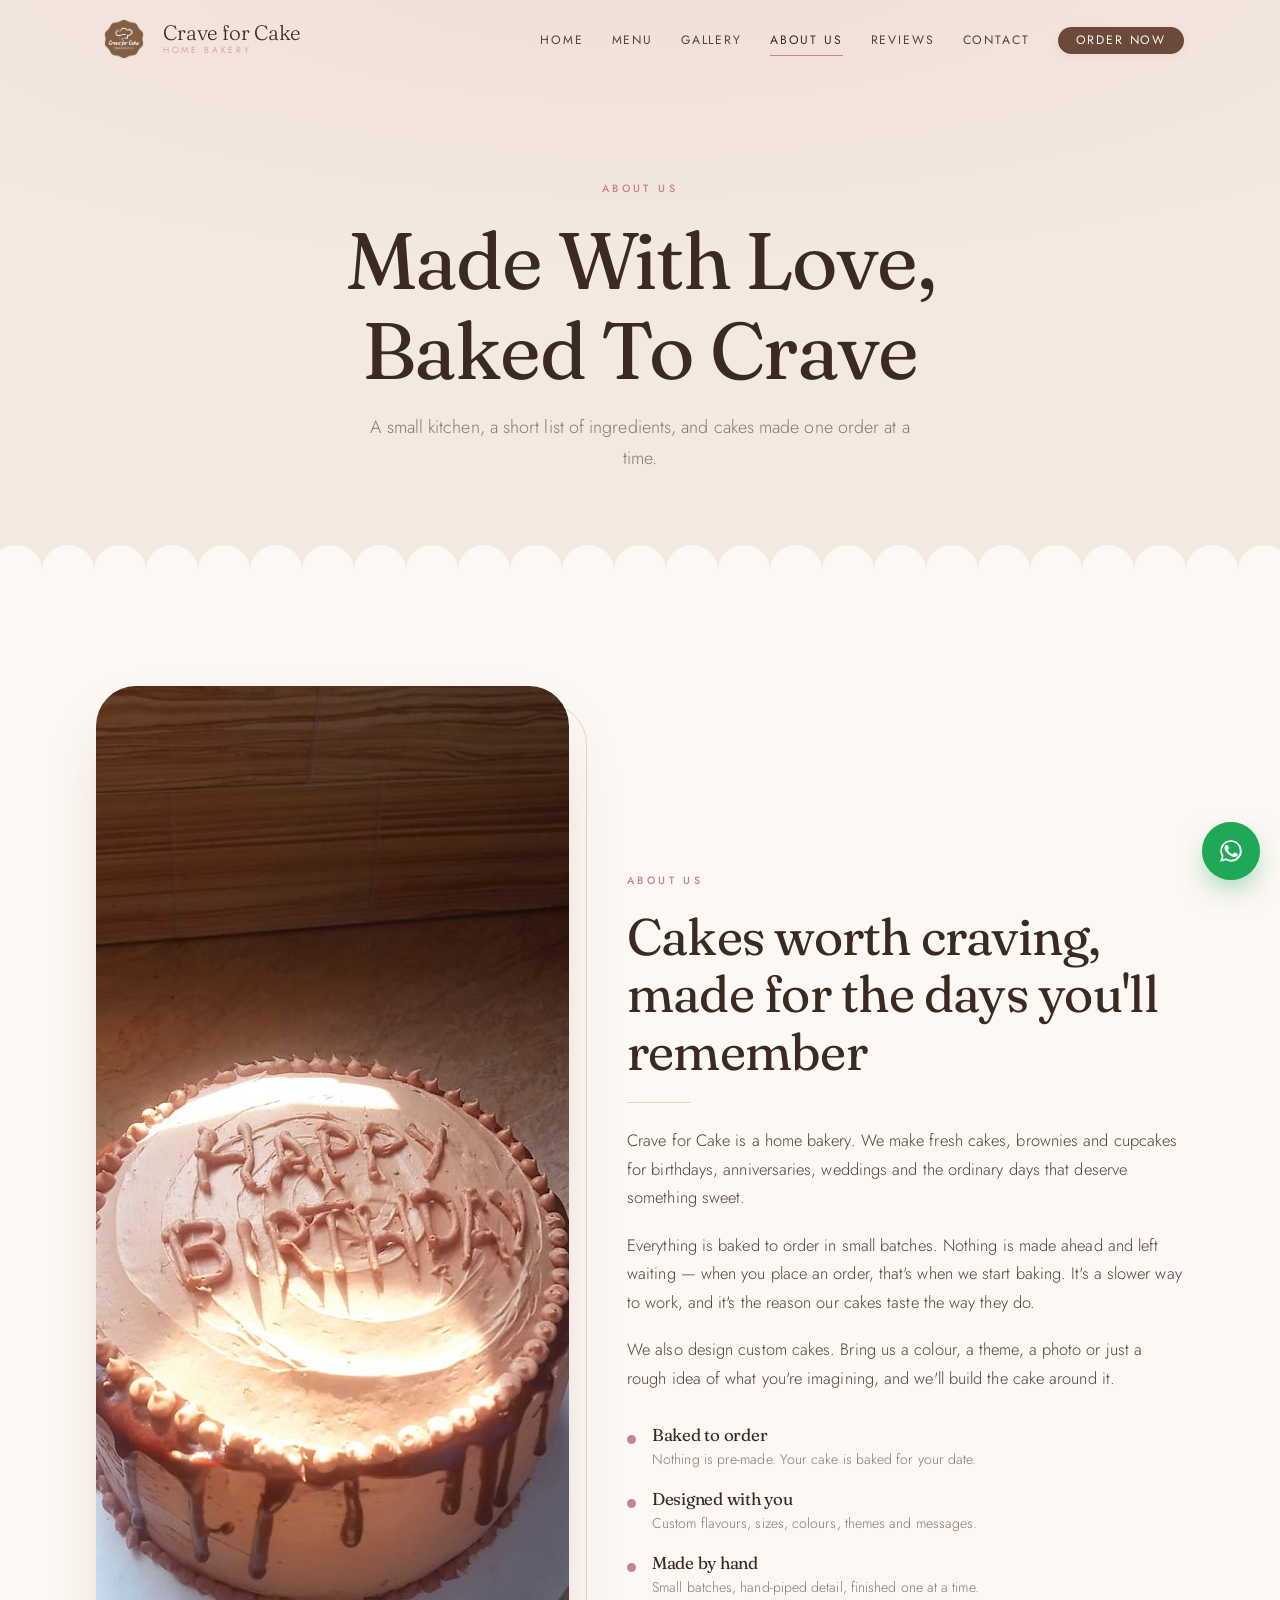
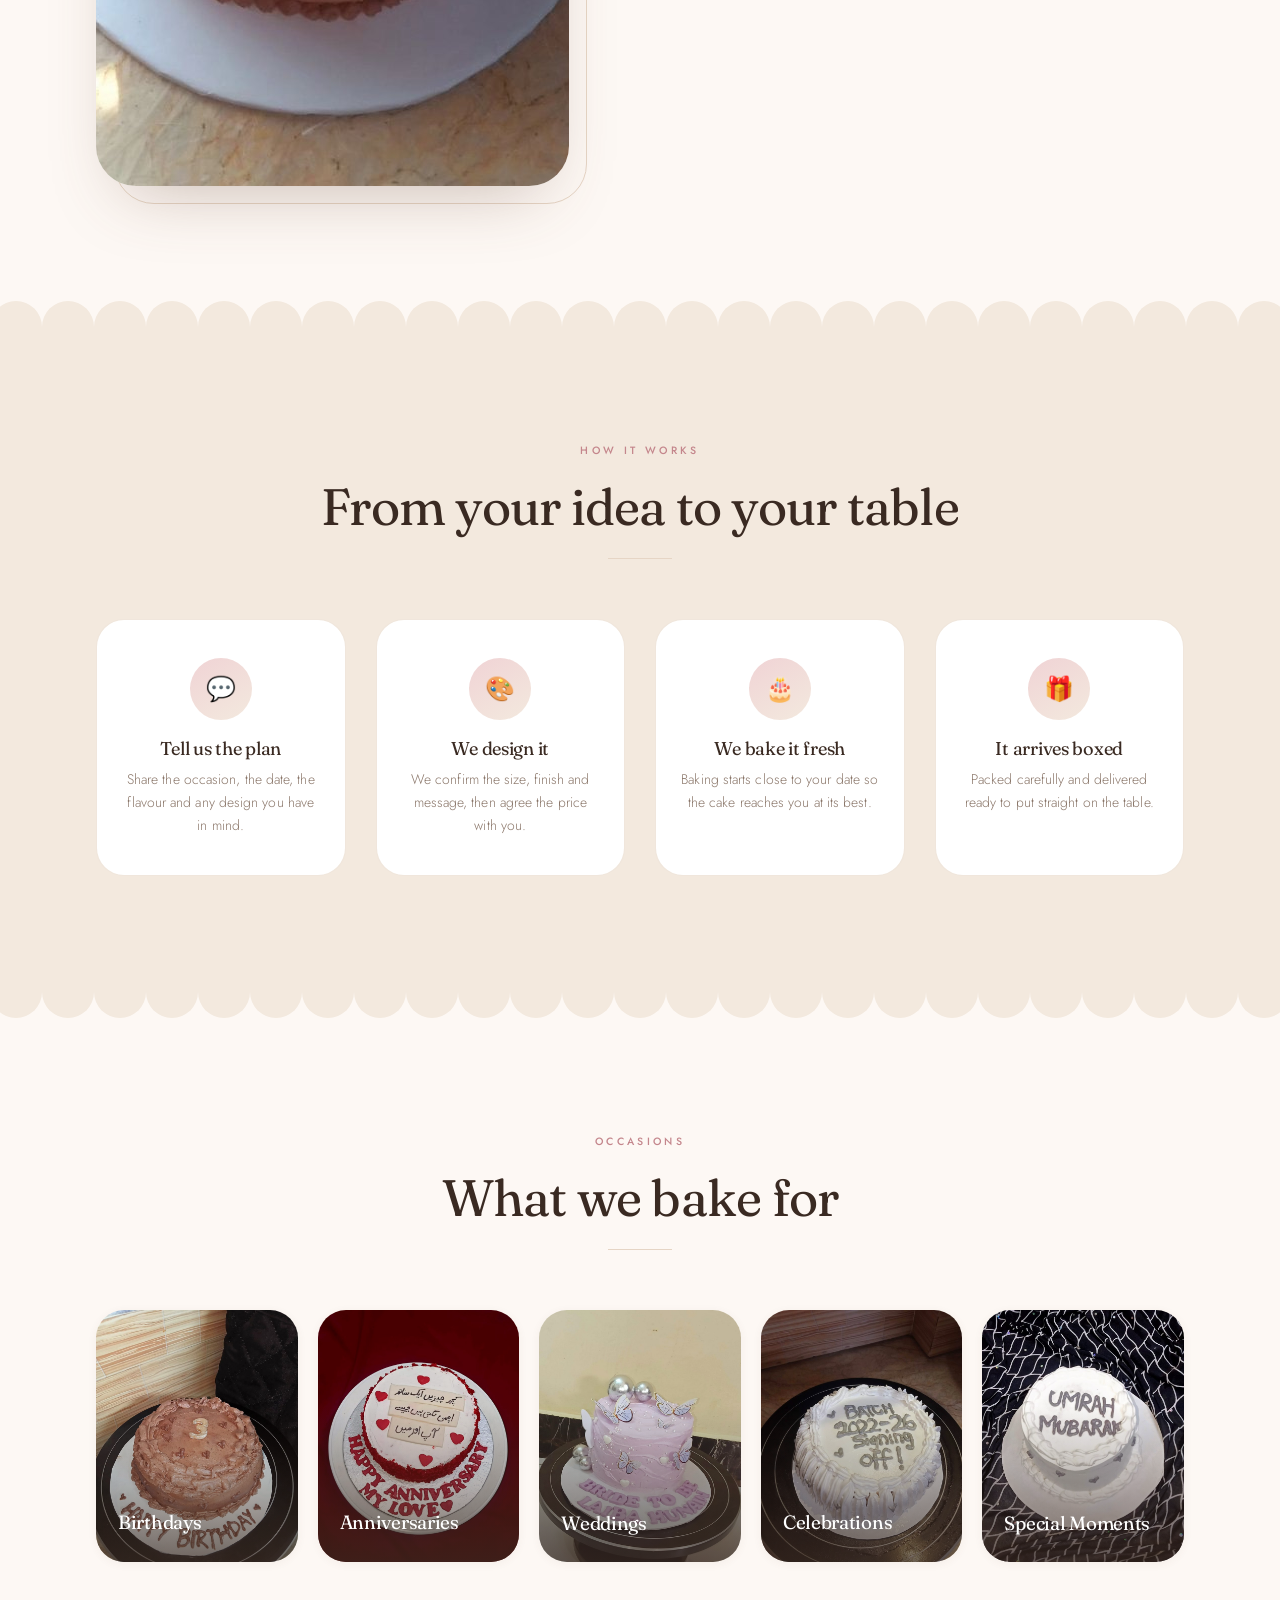
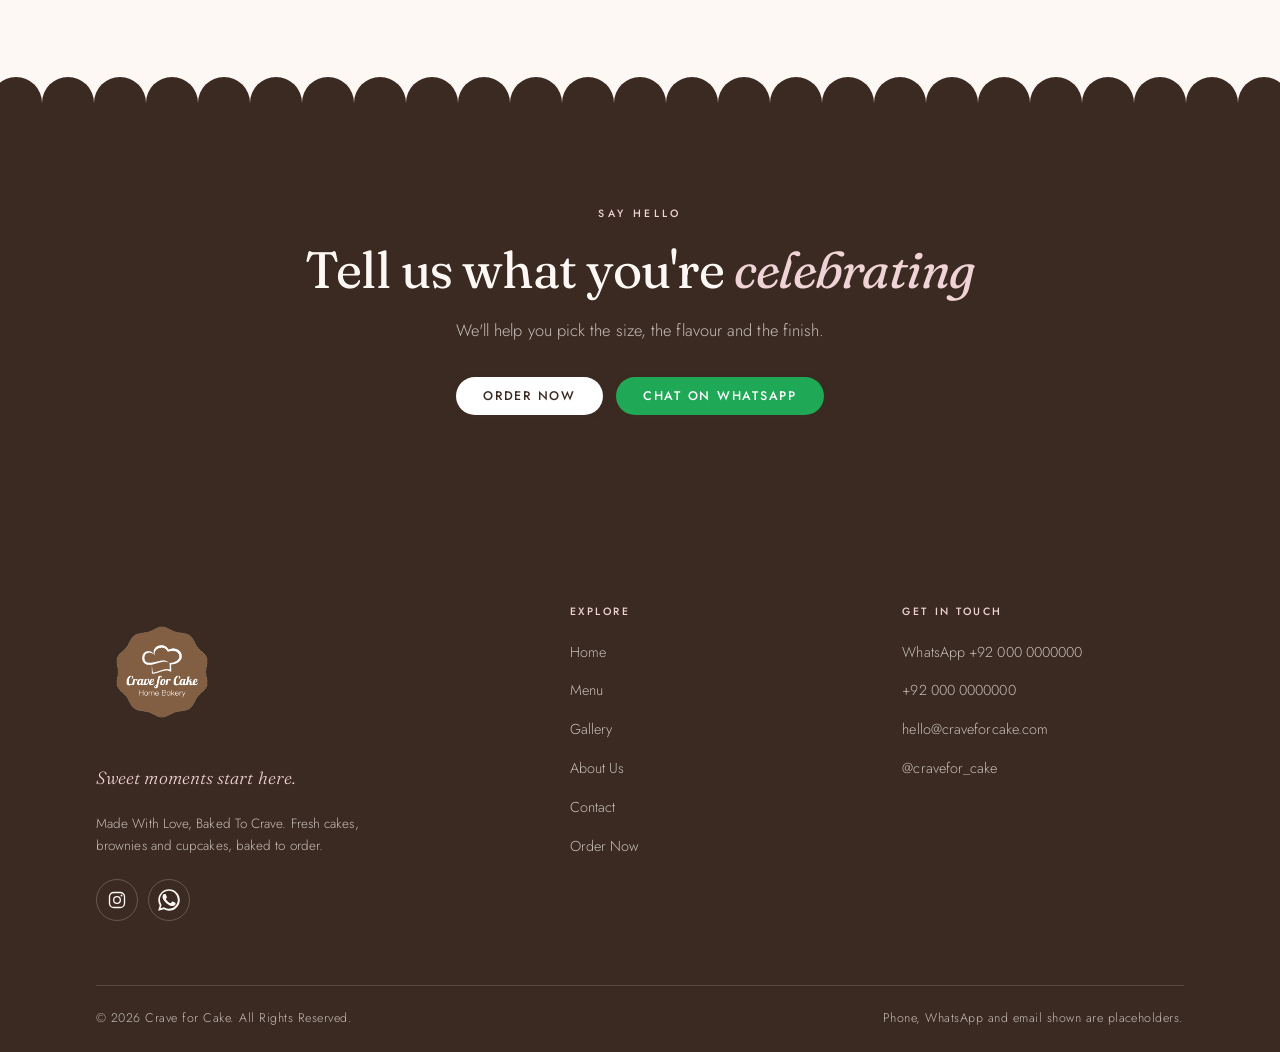
==== about.html @ 642f89c1 "Crave for Cake — bakery website A responsive static site for Crave for Cake (Home Bakery, Karachi): " ====
<!DOCTYPE html>
<html lang="en">
<head>
<meta charset="utf-8">
<meta name="viewport" content="width=device-width, initial-scale=1">
<title>About Us — Crave for Cake</title>
<meta name="description" content="Crave for Cake makes fresh, beautifully designed cakes and desserts for birthdays, celebrations and special occasions.">
<link rel="preconnect" href="https://fonts.googleapis.com">
<link rel="preconnect" href="https://fonts.gstatic.com" crossorigin>
<link href="https://fonts.googleapis.com/css2?family=Fraunces:ital,opsz,wght@0,9..144,300..700;1,9..144,300..700&family=Jost:ital,wght@0,200..600;1,300..500&display=swap" rel="stylesheet">
<link rel="icon" type="image/png" href="assets/images/favicon.png">
<link rel="apple-touch-icon" href="assets/images/logo-mark.png">
<link rel="stylesheet" href="css/style.css">
</head>
<body>

<div id="site-nav"></div>

<header class="pagehead">
  <div class="wrap">
    <span class="eyebrow">About us</span>
    <h1>Made With Love,<br>Baked To Crave</h1>
    <p class="lede">A small kitchen, a short list of ingredients, and cakes made one order at a time.</p>
  </div>
  <div class="scallop scallop--cream pagehead__scallop" aria-hidden="true"></div>
</header>

<section class="section">
  <div class="wrap">
    <div class="about-split">
      <figure class="about-figure" data-reveal style="margin:0">
        <img id="aboutImage" src="assets/images/about.jpg" alt="Inside the Crave for Cake kitchen" width="900" height="1100">
      </figure>
      <div id="aboutBody" data-reveal style="--d:120ms"></div>
    </div>
  </div>
</section>

<div class="scallop scallop--beige" aria-hidden="true"></div>
<section class="section section--tint">
  <div class="wrap">
    <div class="section-head section-head--center" data-reveal>
      <span class="eyebrow">How it works</span>
      <h2>From your idea to your table</h2>
      <div class="rule"></div>
    </div>
    <div class="grid grid--4">
      <article class="feature" data-reveal>
        <div class="feature__icon" aria-hidden="true">💬</div>
        <h3>Tell us the plan</h3>
        <p>Share the occasion, the date, the flavour and any design you have in mind.</p>
      </article>
      <article class="feature" data-reveal style="--d:80ms">
        <div class="feature__icon" aria-hidden="true">🎨</div>
        <h3>We design it</h3>
        <p>We confirm the size, finish and message, then agree the price with you.</p>
      </article>
      <article class="feature" data-reveal style="--d:160ms">
        <div class="feature__icon" aria-hidden="true">🎂</div>
        <h3>We bake it fresh</h3>
        <p>Baking starts close to your date so the cake reaches you at its best.</p>
      </article>
      <article class="feature" data-reveal style="--d:240ms">
        <div class="feature__icon" aria-hidden="true">🎁</div>
        <h3>It arrives boxed</h3>
        <p>Packed carefully and delivered ready to put straight on the table.</p>
      </article>
    </div>
  </div>
</section>
<div class="scallop scallop--beige scallop--flip" aria-hidden="true"></div>

<section class="section">
  <div class="wrap">
    <div class="section-head section-head--center" data-reveal>
      <span class="eyebrow">Occasions</span>
      <h2>What we bake for</h2>
      <div class="rule"></div>
    </div>
    <div class="occasions" id="occasions"></div>
  </div>
</section>

<div class="scallop scallop--espresso" aria-hidden="true"></div>
<section class="cta-band">
  <div class="wrap">
    <span class="eyebrow">Say hello</span>
    <h2>Tell us what you're <em>celebrating</em></h2>
    <p>We'll help you pick the size, the flavour and the finish.</p>
    <div class="cta-band__actions">
      <a class="btn btn--light" href="order.html">Order Now</a>
      <a class="btn btn--wa" id="ctaWa" href="#" target="_blank" rel="noopener">Chat on WhatsApp</a>
    </div>
  </div>
</section>

<div id="site-footer"></div>

<script src="js/data.js"></script>
<script src="js/main.js"></script>
<script>
  document.addEventListener("DOMContentLoaded", function () {
    var wa = document.getElementById("ctaWa");
    if (wa) wa.href = "https://wa.me/" + SITE.contact.whatsapp +
      "?text=" + encodeURIComponent("Hi " + SITE.brand.name + "! I'd like to ask about a cake.");
  });
</script>
</body>
</html>
---- css/style.css ----
/* ============================================================================
   Crave for Cake — stylesheet
   Design tokens live in :root. Change a colour once and it changes everywhere.
   ========================================================================== */

:root{
  /* palette */
  --cream:      #FDF8F4;
  --porcelain:  #FFFFFF;
  --beige:      #F3E9DE;
  --sand:       #E6D5C5;
  --blush:      #F0D3D5;
  --blush-deep: #C4868C;
  --cocoa:      #6B4A3B;
  --espresso:   #3A2A22;
  --ink:        #554136;
  --muted:      #8B776A;

  /* type */
  --display: "Fraunces", "Lora", Georgia, "Times New Roman", serif;
  --body:    "Jost", "Poppins", "Helvetica Neue", Arial, sans-serif;

  /* shape */
  --r-sm: 10px;
  --r-md: 18px;
  --r-lg: 28px;
  --r-xl: 40px;

  --shadow-s: 0 2px 10px rgba(107,74,59,.06);
  --shadow-m: 0 14px 40px -18px rgba(107,74,59,.28);
  --shadow-l: 0 30px 70px -30px rgba(107,74,59,.38);

  --ease: cubic-bezier(.22,.61,.36,1);
  --nav-h: 78px;

  --wrap: 1200px;
  --gutter: clamp(20px, 5vw, 56px);
  --section-y: clamp(72px, 9vw, 132px);
}

/* ------------------------------------------------------------------ reset */
*,*::before,*::after{ box-sizing:border-box; }
html{ scroll-behavior:smooth; -webkit-text-size-adjust:100%; }
body{
  margin:0;
  background:var(--cream);
  color:var(--ink);
  font-family:var(--body);
  font-size:16.5px;
  font-weight:300;
  line-height:1.75;
  letter-spacing:.005em;
  overflow-x:hidden;
}
img{ max-width:100%; display:block; }
a{ color:inherit; text-decoration:none; }
button{ font:inherit; color:inherit; cursor:pointer; }
ul{ margin:0; padding:0; list-style:none; }

:focus-visible{
  outline:2px solid var(--blush-deep);
  outline-offset:3px;
  border-radius:4px;
}

/* ------------------------------------------------------------- typography */
h1,h2,h3,h4{
  font-family:var(--display);
  color:var(--espresso);
  font-weight:400;
  line-height:1.12;
  letter-spacing:-.015em;
  margin:0;
  font-variation-settings:"SOFT" 30, "WONK" 1, "opsz" 40;
}
h1{ font-size:clamp(2.6rem, 6.4vw, 5rem); }
h2{ font-size:clamp(2rem, 4.2vw, 3.2rem); }
h3{ font-size:clamp(1.25rem, 2vw, 1.6rem); }
p{ margin:0 0 1.1em; }
p:last-child{ margin-bottom:0; }

.eyebrow{
  font-size:.66rem;
  letter-spacing:.32em;
  text-transform:uppercase;
  font-weight:500;
  color:var(--blush-deep);
  display:block;
  margin-bottom:1.1rem;
}
.lede{
  font-size:clamp(1rem,1.5vw,1.12rem);
  color:var(--muted);
  max-width:56ch;
}

/* ---------------------------------------------------------------- layout */
.wrap{
  width:100%;
  max-width:var(--wrap);
  margin-inline:auto;
  padding-inline:var(--gutter);
}
.section{ padding-block:var(--section-y); position:relative; }
.section--tint{ background:var(--beige); }
.section--soft{ background:linear-gradient(180deg,var(--cream),#FBF1EA); }

.section-head{ margin-bottom:clamp(36px,5vw,60px); }
.section-head--center{ text-align:center; }
.section-head--center .lede{ margin-inline:auto; }
.section-head p{ margin-top:1rem; }

/* --------------------------------------------- SIGNATURE: piped scallops */
/* A repeating buttercream scallop, the way icing is piped along a cake edge.
   Used as the divider between sections and along the base of the hero.      */
.scallop{
  height:26px;
  width:100%;
  display:block;
  background-repeat:repeat-x;
  background-size:52px 26px;
  background-position:center top;
}
.scallop--cream{
  background-image:url("data:image/svg+xml,%3Csvg xmlns='http://www.w3.org/2000/svg' width='52' height='26' viewBox='0 0 52 26'%3E%3Cpath d='M0 26 A26 26 0 0 1 52 26 Z' fill='%23FDF8F4'/%3E%3C/svg%3E");
}
.scallop--beige{
  background-image:url("data:image/svg+xml,%3Csvg xmlns='http://www.w3.org/2000/svg' width='52' height='26' viewBox='0 0 52 26'%3E%3Cpath d='M0 26 A26 26 0 0 1 52 26 Z' fill='%23F3E9DE'/%3E%3C/svg%3E");
}
.scallop--espresso{
  background-image:url("data:image/svg+xml,%3Csvg xmlns='http://www.w3.org/2000/svg' width='52' height='26' viewBox='0 0 52 26'%3E%3Cpath d='M0 26 A26 26 0 0 1 52 26 Z' fill='%233A2A22'/%3E%3C/svg%3E");
}
.scallop--flip{ transform:rotate(180deg); }

/* small decorative rule */
.rule{
  width:64px; height:1px;
  background:var(--sand);
  margin:1.4rem 0;
}
.section-head--center .rule{ margin-inline:auto; }

/* --------------------------------------------------------------- buttons */
.btn{
  --btn-bg:var(--cocoa);
  --btn-fg:var(--cream);
  display:inline-flex;
  align-items:center;
  justify-content:center;
  gap:.6em;
  padding:.95em 2.1em;
  border:1px solid transparent;
  border-radius:999px;
  background:var(--btn-bg);
  color:var(--btn-fg);
  font-family:var(--body);
  font-size:.78rem;
  font-weight:500;
  letter-spacing:.14em;
  text-transform:uppercase;
  line-height:1;
  position:relative;
  overflow:hidden;
  transition:transform .45s var(--ease), box-shadow .45s var(--ease), background .3s, color .3s, border-color .3s;
  box-shadow:var(--shadow-s);
}
.btn::after{
  content:"";
  position:absolute; inset:0;
  background:linear-gradient(120deg,transparent 20%,rgba(255,255,255,.22),transparent 80%);
  transform:translateX(-110%);
  transition:transform .7s var(--ease);
}
.btn:hover{ transform:translateY(-3px); box-shadow:var(--shadow-m); }
.btn:hover::after{ transform:translateX(110%); }
.btn:active{ transform:translateY(-1px); }

.btn--ghost{
  --btn-bg:transparent;
  --btn-fg:var(--espresso);
  border-color:var(--sand);
}
.btn--ghost:hover{ background:var(--porcelain); border-color:var(--cocoa); }

.btn--blush{ --btn-bg:var(--blush-deep); --btn-fg:#fff; }
.btn--light{ --btn-bg:var(--porcelain); --btn-fg:var(--espresso); }
.btn--wa{ --btn-bg:#1FA855; --btn-fg:#fff; }
.btn--sm{ padding:.72em 1.4em; font-size:.68rem; }
.btn--block{ width:100%; }

/* text link with animated underline */
.link-u{
  position:relative;
  font-size:.74rem; letter-spacing:.18em; text-transform:uppercase; font-weight:500;
  color:var(--cocoa);
}
.link-u::after{
  content:""; position:absolute; left:0; bottom:-5px; height:1px; width:100%;
  background:var(--cocoa); transform:scaleX(0); transform-origin:right;
  transition:transform .45s var(--ease);
}
.link-u:hover::after{ transform:scaleX(1); transform-origin:left; }

/* ------------------------------------------------------------- top nav */
.nav{
  position:fixed;
  inset:0 0 auto 0;
  z-index:1000;
  height:var(--nav-h);
  display:flex;
  align-items:center;
  background:rgba(253,248,244,0);
  transition:background .45s var(--ease), box-shadow .45s var(--ease), height .45s var(--ease);
}
.nav.is-stuck{
  background:rgba(253,248,244,.92);
  backdrop-filter:blur(14px);
  -webkit-backdrop-filter:blur(14px);
  box-shadow:0 1px 0 rgba(107,74,59,.10);
  height:68px;
}
.nav__inner{
  width:100%; max-width:var(--wrap);
  margin-inline:auto; padding-inline:var(--gutter);
  display:flex; align-items:center; justify-content:space-between; gap:2rem;
}
.brand{ display:flex; align-items:center; gap:.7rem; }
.brand__mark{
  width:34px; height:34px; flex:none;
  color:var(--blush-deep);
  transition:transform .6s var(--ease);
}
.brand:hover .brand__mark{ transform:rotate(-8deg) scale(1.06); }

/* the full badge logo in the navbar (assets/images/logo.png) */
.brand__logo{
  width:56px; height:56px; flex:none;
  object-fit:contain;
  transition:transform .6s var(--ease), width .45s var(--ease), height .45s var(--ease);
}
.brand:hover .brand__logo{ transform:rotate(-7deg) scale(1.06); }
.is-stuck .brand__logo{ width:48px; height:48px; }

/* the brand name set beside the badge */
.brand__words{ display:flex; flex-direction:column; gap:.18rem; }
.brand__name{
  font-family:var(--display);
  font-size:1.3rem;
  letter-spacing:-.01em;
  color:var(--espresso);
  line-height:1;
  font-variation-settings:"SOFT" 40,"WONK" 1;
}
.brand__name em{ font-style:italic; color:var(--blush-deep); }
.brand__sub{
  font-family:var(--body);
  font-size:.55rem;
  letter-spacing:.3em;
  text-transform:uppercase;
  color:var(--blush-deep);
  line-height:1;
}

/* the full badge logo in the footer (assets/images/logo.png) */
.brand--footer{ display:inline-block; }
.brand__badge{
  width:132px; height:132px;
  object-fit:contain;
  transition:transform .6s var(--ease);
}
.brand--footer:hover .brand__badge{ transform:scale(1.04) rotate(-3deg); }

.nav__links{ display:flex; align-items:center; gap:clamp(1rem,2.2vw,2.1rem); }
.nav__links a{
  position:relative;
  font-size:.76rem;
  letter-spacing:.15em;
  text-transform:uppercase;
  font-weight:400;
  color:var(--ink);
  padding-block:.4rem;
  transition:color .3s;
}
.nav__links a::after{
  content:""; position:absolute; left:0; right:0; bottom:0; height:1px;
  background:var(--blush-deep);
  transform:scaleX(0); transform-origin:center;
  transition:transform .4s var(--ease);
}
.nav__links a:hover{ color:var(--espresso); }
.nav__links a:hover::after,
.nav__links a.is-active::after{ transform:scaleX(1); }
.nav__links a.is-active{ color:var(--espresso); }
.nav__links .btn{ color:var(--cream); }
.nav__links .btn::after{ display:none; }

.nav__toggle{
  display:none;
  width:44px; height:44px;
  border:1px solid var(--sand);
  border-radius:50%;
  background:rgba(255,255,255,.6);
  align-items:center; justify-content:center;
  flex-direction:column; gap:5px;
  transition:background .3s,border-color .3s;
}
.nav__toggle span{
  display:block; width:17px; height:1.5px; background:var(--espresso); border-radius:2px;
  transition:transform .4s var(--ease), opacity .25s;
}
.nav__toggle[aria-expanded="true"] span:nth-child(1){ transform:translateY(6.5px) rotate(45deg); }
.nav__toggle[aria-expanded="true"] span:nth-child(2){ opacity:0; }
.nav__toggle[aria-expanded="true"] span:nth-child(3){ transform:translateY(-6.5px) rotate(-45deg); }

/* mobile drawer */
.drawer{
  position:fixed; inset:0; z-index:999;
  background:var(--cream);
  padding:calc(var(--nav-h) + 24px) var(--gutter) 40px;
  display:flex; flex-direction:column; gap:.2rem;
  transform:translateY(-100%);
  transition:transform .55s var(--ease);
  overflow-y:auto;
}
.drawer.is-open{ transform:translateY(0); }
.drawer a{
  font-family:var(--display);
  font-size:1.75rem;
  color:var(--espresso);
  padding-block:.62rem;
  border-bottom:1px solid rgba(230,213,197,.7);
  opacity:0; transform:translateY(14px);
  transition:opacity .4s var(--ease), transform .4s var(--ease), color .3s;
}
.drawer.is-open a{ opacity:1; transform:none; }
.drawer a:hover{ color:var(--blush-deep); }
.drawer .btn{ margin-top:1.6rem; font-family:var(--body); font-size:.78rem; border-bottom:0; color:var(--cream); }
.drawer__foot{
  margin-top:auto; padding-top:2rem;
  font-size:.78rem; color:var(--muted); letter-spacing:.04em;
}

/* ---------------------------------------------------------------- hero */
.hero{
  position:relative;
  min-height:min(100svh, 860px);
  display:flex; align-items:center;
  padding-top:var(--nav-h);
  overflow:hidden;
  background:var(--beige);
}
.hero__media{ position:absolute; inset:0; }
.hero__media img{
  width:100%; height:100%; object-fit:cover;
  transform:scale(1.08);
  animation:heroZoom 14s var(--ease) forwards;
}
@keyframes heroZoom{ to{ transform:scale(1); } }
.hero__veil{
  position:absolute; inset:0;
  background:
    radial-gradient(75% 85% at 82% 42%, rgba(240,211,213,.42), transparent 62%),
    linear-gradient(100deg, rgba(253,248,244,.93) 0%, rgba(253,248,244,.78) 34%, rgba(253,248,244,.22) 62%, rgba(253,248,244,0) 100%);
}
.hero__inner{ position:relative; z-index:2; width:100%; }
.hero__copy{ max-width:640px; }
.hero h1{ margin-bottom:1.4rem; }
.hero h1 em{
  font-style:italic;
  color:var(--blush-deep);
  font-variation-settings:"SOFT" 80,"WONK" 1;
}
.hero__text{ font-size:clamp(1.02rem,1.6vw,1.18rem); color:var(--ink); max-width:44ch; margin-bottom:2.3rem; }
.hero__cta{ display:flex; flex-wrap:wrap; gap:.85rem; }
.hero__scallop{
  position:absolute; left:0; right:0; bottom:-1px; z-index:3;
  height:26px;
}

/* ------------------------------------------------- recently baked strip */
.strip-section{ padding-block:var(--section-y); overflow:hidden; }
.strip{
  overflow:hidden;
  -webkit-mask-image:linear-gradient(90deg,transparent,#000 7%,#000 93%,transparent);
          mask-image:linear-gradient(90deg,transparent,#000 7%,#000 93%,transparent);
}
.strip__track{
  display:flex;
  gap:clamp(14px,1.6vw,22px);
  width:max-content;
  animation:stripRun 64s linear infinite;
}
.strip:hover .strip__track{ animation-play-state:paused; }
.strip__item{
  flex:none;
  width:clamp(176px,21vw,262px);
  aspect-ratio:4/5;
  border-radius:var(--r-lg);
  overflow:hidden;
  box-shadow:var(--shadow-s);
  background:var(--beige);
  display:block;
  transition:box-shadow .5s var(--ease);
}
.strip__item:hover{ box-shadow:var(--shadow-m); }
.strip__item img{
  width:100%; height:100%; object-fit:cover;
  transition:transform .9s var(--ease);
}
.strip__item:hover img{ transform:scale(1.07); }
@keyframes stripRun{ to{ transform:translateX(-50%); } }

@media (prefers-reduced-motion:reduce){
  .strip__track{ animation:none; }
  .strip{ overflow-x:auto; -webkit-mask-image:none; mask-image:none; }
}
/* staged entrance */
.hero .stagger{ opacity:0; transform:translateY(22px); animation:riseIn .9s var(--ease) forwards; }
.hero .stagger:nth-child(1){ animation-delay:.12s; }
.hero .stagger:nth-child(2){ animation-delay:.26s; }
.hero .stagger:nth-child(3){ animation-delay:.40s; }
.hero .stagger:nth-child(4){ animation-delay:.54s; }
@keyframes riseIn{ to{ opacity:1; transform:none; } }

/* page banner (inner pages) */
.pagehead{
  position:relative;
  padding:calc(var(--nav-h) + clamp(56px,8vw,104px)) 0 clamp(56px,8vw,96px);
  background:var(--beige);
  text-align:center;
  overflow:hidden;
}
.pagehead::before{
  content:""; position:absolute; inset:0;
  background:radial-gradient(120% 90% at 50% -10%, rgba(240,211,213,.55), transparent 62%);
}
.pagehead .wrap{ position:relative; z-index:2; }
.pagehead .lede{ margin-inline:auto; margin-top:1rem; }
.pagehead__scallop{ position:absolute; left:0; right:0; bottom:-1px; z-index:3; }

/* --------------------------------------------------------- product cards */
.grid{ display:grid; gap:clamp(20px,2.4vw,30px); }
.grid--3{ grid-template-columns:repeat(auto-fill,minmax(290px,1fr)); }
.grid--4{ grid-template-columns:repeat(auto-fill,minmax(240px,1fr)); }

.card{
  background:var(--porcelain);
  border-radius:var(--r-lg);
  overflow:hidden;
  display:flex; flex-direction:column;
  box-shadow:var(--shadow-s);
  border:1px solid rgba(230,213,197,.6);
  transition:transform .5s var(--ease), box-shadow .5s var(--ease);
}
.card:hover{ transform:translateY(-7px); box-shadow:var(--shadow-m); }

.card__media{
  position:relative;
  aspect-ratio:1/1;         /* product images are square — keep them square */
  overflow:hidden;
  background:var(--beige);
}
.card__media img{
  width:100%; height:100%; object-fit:cover;
  transition:transform .9s var(--ease);
}
.card:hover .card__media img{ transform:scale(1.07); }
.card__media::after{
  content:""; position:absolute; inset:0;
  background:linear-gradient(180deg,transparent 55%,rgba(58,42,34,.22));
  opacity:0; transition:opacity .5s var(--ease);
}
.card:hover .card__media::after{ opacity:1; }

.card__tag{
  position:absolute; top:14px; left:14px; z-index:2;
  background:rgba(253,248,244,.94);
  color:var(--cocoa);
  font-size:.6rem; letter-spacing:.18em; text-transform:uppercase; font-weight:500;
  padding:.5em 1em; border-radius:999px;
  box-shadow:var(--shadow-s);
}
.card__peek{
  position:absolute; z-index:2; left:50%; bottom:16px;
  transform:translate(-50%,14px);
  opacity:0;
  transition:opacity .4s var(--ease), transform .4s var(--ease);
  background:rgba(253,248,244,.96);
  color:var(--espresso);
  border:0;
  font-size:.64rem; letter-spacing:.16em; text-transform:uppercase; font-weight:500;
  padding:.75em 1.4em; border-radius:999px;
  white-space:nowrap;
  box-shadow:var(--shadow-m);
}
.card:hover .card__peek,
.card:focus-within .card__peek{ opacity:1; transform:translate(-50%,0); }

.card__body{ padding:22px 22px 24px; display:flex; flex-direction:column; flex:1; }
.card__title{ font-size:1.22rem; margin-bottom:.45rem; }
.card__text{ font-size:.88rem; color:var(--muted); line-height:1.62; margin-bottom:1.1rem; }
.card__foot{
  margin-top:auto;
  display:flex; align-items:center; justify-content:space-between; gap:1rem;
  padding-top:14px;
  border-top:1px solid rgba(230,213,197,.75);
}
.price{
  font-family:var(--display);
  font-size:1.12rem;
  color:var(--espresso);
  white-space:nowrap;
}
.price small{
  display:block;
  font-family:var(--body);
  font-size:.58rem; letter-spacing:.16em; text-transform:uppercase;
  color:var(--blush-deep); font-weight:500;
}
.price__ask{ font-size:.95em; font-style:italic; color:var(--blush-deep); }

/* ordering rules — contact page info block and above the order form */
.terms{ margin:.4rem 0 0; padding:0; list-style:none; }
.terms li{
  position:relative;
  padding-left:1.2rem;
  font-size:.86rem;
  line-height:1.65;
  color:var(--ink);
}
.terms li + li{ margin-top:.35rem; }
.terms li::before{
  content:"";
  position:absolute; left:0; top:.62em;
  width:6px; height:6px; border-radius:50%;
  background:var(--blush-deep);
}
.terms-card{
  background:var(--porcelain);
  border:1px solid var(--sand);
  border-radius:var(--r-lg);
  padding:clamp(22px,2.6vw,30px) clamp(22px,2.6vw,32px);
  margin-bottom:clamp(22px,2.6vw,32px);
  box-shadow:var(--shadow-s);
}
.terms-card .eyebrow{ margin-bottom:.7rem; }

/* the note printed on the menu card: 1 pound prices, custom charges differ */
.menu-note{
  display:flex; align-items:center; justify-content:center; gap:.6rem;
  max-width:640px;
  margin:0 auto clamp(26px,3vw,38px);
  padding:.85rem 1.4rem;
  background:var(--porcelain);
  border:1px solid var(--sand);
  border-radius:999px;
  font-size:.8rem;
  letter-spacing:.02em;
  color:var(--ink);
  text-align:center;
  box-shadow:var(--shadow-s);
}
.menu-note span{ color:var(--blush-deep); font-size:.75rem; }
@media (max-width:560px){
  .menu-note{ border-radius:var(--r-md); padding:.8rem 1rem; font-size:.76rem; }
}

/* ------------------------------------------------------------- features */
.feature{
  text-align:center;
  padding:clamp(28px,3vw,40px) 24px;
  background:var(--porcelain);
  border-radius:var(--r-lg);
  border:1px solid rgba(230,213,197,.6);
  transition:transform .5s var(--ease), box-shadow .5s var(--ease), background .5s;
}
.feature:hover{ transform:translateY(-6px); box-shadow:var(--shadow-m); }
.feature__icon{
  width:62px; height:62px; margin:0 auto 1.2rem;
  display:grid; place-items:center;
  font-size:1.5rem;
  border-radius:50%;
  background:linear-gradient(150deg,var(--blush),var(--beige));
  transition:transform .6s var(--ease);
}
.feature:hover .feature__icon{ transform:rotate(-6deg) scale(1.07); }
.feature h3{ font-size:1.16rem; margin-bottom:.5rem; }
.feature p{ font-size:.87rem; color:var(--muted); line-height:1.65; }

/* ------------------------------------------------------------ occasions */
.occasions{
  display:grid;
  gap:clamp(14px,1.6vw,20px);
  grid-template-columns:repeat(auto-fit,minmax(190px,1fr));
}
.occ{
  position:relative;
  aspect-ratio:4/5;                 /* occasion images are 4:5 */
  border-radius:var(--r-lg);
  overflow:hidden;
  display:flex; align-items:flex-end;
  box-shadow:var(--shadow-s);
  transition:transform .55s var(--ease), box-shadow .55s var(--ease);
}
.occ:hover{ transform:translateY(-8px); box-shadow:var(--shadow-l); }
.occ img{
  position:absolute; inset:0; width:100%; height:100%; object-fit:cover;
  transition:transform 1s var(--ease);
}
.occ:hover img{ transform:scale(1.08); }
.occ__grad{
  position:absolute; inset:0;
  background:linear-gradient(180deg,rgba(58,42,34,0) 38%,rgba(58,42,34,.72));
}
.occ__body{ position:relative; z-index:2; padding:22px; color:#fff; }
.occ__body h3{ color:#fff; font-size:1.2rem; }
.occ__body p{
  font-size:.8rem; color:rgba(255,255,255,.86); margin-top:.35rem;
  max-height:0; opacity:0; overflow:hidden;
  transition:max-height .5s var(--ease), opacity .4s var(--ease);
}
.occ:hover .occ__body p,
.occ:focus-within .occ__body p{ max-height:80px; opacity:1; }

/* -------------------------------------------------------------- reviews */
.notice{
  display:flex; align-items:flex-start; gap:.75rem;
  max-width:640px; margin:0 auto clamp(30px,4vw,46px);
  padding:14px 20px;
  background:rgba(240,211,213,.34);
  border:1px dashed var(--blush-deep);
  border-radius:var(--r-md);
  font-size:.8rem; line-height:1.6; color:var(--cocoa);
  text-align:left;
}
.notice strong{ font-weight:500; }

.reviews{
  display:grid; gap:clamp(18px,2vw,26px);
  grid-template-columns:repeat(auto-fit,minmax(270px,1fr));
}
.review{
  position:relative;
  background:var(--porcelain);
  border:1px solid rgba(230,213,197,.7);
  border-radius:var(--r-lg);
  padding:34px 26px 26px;
  transition:transform .5s var(--ease), box-shadow .5s var(--ease);
}
.review:hover{ transform:translateY(-6px); box-shadow:var(--shadow-m); }
.review::before{
  content:"”";
  position:absolute; top:2px; left:22px;
  font-family:var(--display); font-size:4.2rem; line-height:1;
  color:var(--blush); pointer-events:none;
}
.review__stars{ color:var(--blush-deep); letter-spacing:.16em; font-size:.82rem; margin-bottom:.9rem; }
.review__text{ font-size:.92rem; line-height:1.72; color:var(--ink); margin-bottom:1.3rem; }
.review__who{ display:flex; align-items:center; gap:.75rem; padding-top:14px; border-top:1px solid rgba(230,213,197,.8); }
.review__avatar{
  width:40px; height:40px; flex:none; border-radius:50%;
  background:linear-gradient(150deg,var(--blush),var(--sand));
  display:grid; place-items:center;
  font-family:var(--display); color:var(--cocoa); font-size:1rem;
}
.review__name{ font-weight:400; color:var(--espresso); font-size:.94rem; line-height:1.3; }
.review__meta{ font-size:.68rem; letter-spacing:.12em; text-transform:uppercase; color:var(--blush-deep); }
.review.is-sample{ border-style:dashed; }

/* ------------------------------------------------------------ instagram */
.ig-grid{
  display:grid;
  grid-template-columns:repeat(auto-fit,minmax(150px,1fr));
  gap:clamp(10px,1.2vw,16px);
}
.ig{
  position:relative; aspect-ratio:1/1; overflow:hidden; border-radius:var(--r-md);
  background:var(--beige);
}
.ig img{ width:100%; height:100%; object-fit:cover; transition:transform .8s var(--ease), filter .6s; }
.ig::after{
  content:""; position:absolute; inset:0;
  background:rgba(58,42,34,.30);
  opacity:0; transition:opacity .45s var(--ease);
}
.ig__icon{
  position:absolute; inset:0; z-index:2; display:grid; place-items:center;
  color:#fff; opacity:0; transform:scale(.8);
  transition:opacity .45s var(--ease), transform .45s var(--ease);
}
.ig:hover img{ transform:scale(1.1); }
.ig:hover::after{ opacity:1; }
.ig:hover .ig__icon{ opacity:1; transform:scale(1); }

/* ---------------------------------------------------------- menu filters */
.filters{
  display:flex; flex-wrap:wrap; justify-content:center; gap:.6rem;
  margin-bottom:clamp(34px,4vw,52px);
}
.filter{
  border:1px solid var(--sand);
  background:transparent;
  border-radius:999px;
  padding:.7em 1.5em;
  font-size:.72rem; letter-spacing:.14em; text-transform:uppercase; font-weight:400;
  color:var(--ink);
  transition:background .35s var(--ease), color .35s, border-color .35s, transform .35s var(--ease);
}
.filter:hover{ transform:translateY(-2px); border-color:var(--cocoa); }
.filter.is-active{ background:var(--cocoa); border-color:var(--cocoa); color:var(--cream); }

/* fade-in for filtered items */
.filtering .card,
.filtering .masonry__item{ animation:fadeUp .5s var(--ease) both; }
@keyframes fadeUp{ from{ opacity:0; transform:translateY(16px);} to{ opacity:1; transform:none;} }

/* ------------------------------------------------------------- masonry */
.masonry{ columns:3; column-gap:clamp(14px,1.6vw,20px); }
.masonry__item{
  break-inside:avoid;
  margin-bottom:clamp(14px,1.6vw,20px);
  position:relative;
  border-radius:var(--r-lg);
  overflow:hidden;
  cursor:zoom-in;
  box-shadow:var(--shadow-s);
  transition:transform .5s var(--ease), box-shadow .5s var(--ease);
  background:var(--beige);
  display:block; width:100%; padding:0; border:0;
}
.masonry__item:hover{ transform:translateY(-6px); box-shadow:var(--shadow-l); }
.masonry__item img{ width:100%; transition:transform .9s var(--ease); }
.masonry__item:hover img{ transform:scale(1.06); }
.masonry__item::after{
  content:""; position:absolute; inset:0;
  background:linear-gradient(180deg,rgba(58,42,34,0) 50%,rgba(58,42,34,.5));
  opacity:0; transition:opacity .45s var(--ease);
}
.masonry__item:hover::after{ opacity:1; }
.masonry__zoom{
  position:absolute; z-index:2; left:50%; top:50%;
  transform:translate(-50%,-50%) scale(.7);
  width:52px; height:52px; border-radius:50%;
  background:rgba(253,248,244,.94);
  display:grid; place-items:center; color:var(--cocoa);
  opacity:0; transition:opacity .45s var(--ease), transform .45s var(--ease);
}
.masonry__item:hover .masonry__zoom{ opacity:1; transform:translate(-50%,-50%) scale(1); }

/* -------------------------------------------------------------- lightbox */
.lightbox{
  position:fixed; inset:0; z-index:1200;
  background:rgba(46,32,26,.92);
  backdrop-filter:blur(6px);
  display:grid; place-items:center;
  padding:5vh 5vw;
  opacity:0; visibility:hidden;
  transition:opacity .4s var(--ease), visibility .4s;
}
.lightbox.is-open{ opacity:1; visibility:visible; }
.lightbox img{
  max-width:100%; max-height:82vh;
  border-radius:var(--r-md);
  box-shadow:0 40px 90px rgba(0,0,0,.45);
  transform:scale(.94); transition:transform .45s var(--ease);
}
.lightbox.is-open img{ transform:scale(1); }
.lightbox__close,
.lightbox__nav{
  position:absolute;
  width:48px; height:48px; border-radius:50%;
  border:1px solid rgba(255,255,255,.28);
  background:rgba(255,255,255,.08);
  color:#fff; display:grid; place-items:center;
  transition:background .3s, transform .3s var(--ease);
}
.lightbox__close:hover,
.lightbox__nav:hover{ background:rgba(255,255,255,.2); transform:scale(1.08); }
.lightbox__close{ top:22px; right:22px; }
.lightbox__nav--prev{ left:18px; top:50%; margin-top:-24px; }
.lightbox__nav--next{ right:18px; top:50%; margin-top:-24px; }
.lightbox__count{
  position:absolute; bottom:24px; left:50%; transform:translateX(-50%);
  color:rgba(255,255,255,.75); font-size:.72rem; letter-spacing:.2em;
}

/* ------------------------------------------------------- product modal */
.modal{
  position:fixed; inset:0; z-index:1100;
  display:grid; place-items:center;
  padding:clamp(12px,3vw,40px);
  opacity:0; visibility:hidden;
  transition:opacity .4s var(--ease), visibility .4s;
}
.modal.is-open{ opacity:1; visibility:visible; }
.modal__scrim{ position:absolute; inset:0; background:rgba(46,32,26,.55); backdrop-filter:blur(5px); }
.modal__panel{
  position:relative; z-index:2;
  width:min(980px,100%);
  max-height:min(90svh,900px);
  overflow-y:auto;
  background:var(--cream);
  border-radius:var(--r-lg);
  box-shadow:0 40px 100px -30px rgba(46,32,26,.6);
  transform:translateY(26px) scale(.98);
  transition:transform .5s var(--ease);
}
.modal.is-open .modal__panel{ transform:none; }
.modal__close{
  position:absolute; top:14px; right:14px; z-index:4;
  width:42px; height:42px; border-radius:50%;
  border:1px solid rgba(230,213,197,.9);
  background:rgba(253,248,244,.94);
  display:grid; place-items:center; color:var(--espresso);
  transition:background .3s, transform .3s var(--ease);
}
.modal__close:hover{ background:var(--blush); transform:rotate(90deg); }

.pd{ display:grid; grid-template-columns:1fr 1fr; }
.pd__media{ position:relative; background:var(--beige); }
.pd__media img{ width:100%; height:auto; aspect-ratio:1/1; object-fit:cover; position:sticky; top:0; }
.pd__body{ padding:clamp(26px,3vw,42px); }
.pd__body h2{ font-size:clamp(1.6rem,2.6vw,2.2rem); margin-bottom:.6rem; }
.pd__price{ font-family:var(--display); font-size:1.5rem; color:var(--espresso); margin-bottom:1rem; }
.pd__desc{ font-size:.92rem; color:var(--muted); line-height:1.72; margin-bottom:1.6rem; }

.field{ margin-bottom:1.05rem; }
.field label,
.field > span.label{
  display:block;
  font-size:.66rem; letter-spacing:.18em; text-transform:uppercase; font-weight:500;
  color:var(--cocoa); margin-bottom:.5rem;
}
.field input,
.field select,
.field textarea{
  width:100%;
  font-family:var(--body); font-size:.94rem; font-weight:300;
  color:var(--espresso);
  background:var(--porcelain);
  border:1px solid var(--sand);
  border-radius:var(--r-sm);
  padding:.82em 1em;
  transition:border-color .3s, box-shadow .3s, background .3s;
}
.field textarea{ min-height:96px; resize:vertical; line-height:1.6; }
.field input:focus,
.field select:focus,
.field textarea:focus{
  outline:none;
  border-color:var(--blush-deep);
  box-shadow:0 0 0 4px rgba(196,134,140,.14);
}
.field input::placeholder,
.field textarea::placeholder{ color:#B9A798; }
.field--half{ display:grid; grid-template-columns:1fr 1fr; gap:1rem; }

/* chip choices */
.chips{ display:flex; flex-wrap:wrap; gap:.5rem; }
.chip{
  border:1px solid var(--sand); background:var(--porcelain);
  border-radius:999px; padding:.55em 1.1em;
  font-size:.76rem; color:var(--ink);
  transition:background .3s, border-color .3s, color .3s, transform .3s var(--ease);
}
.chip:hover{ transform:translateY(-2px); border-color:var(--cocoa); }
.chip.is-active{ background:var(--blush); border-color:var(--blush-deep); color:var(--espresso); }

/* quantity stepper */
.qty{ display:inline-flex; align-items:center; border:1px solid var(--sand); border-radius:999px; background:var(--porcelain); overflow:hidden; }
.qty button{
  width:42px; height:42px; border:0; background:transparent; color:var(--cocoa); font-size:1.1rem;
  transition:background .3s;
}
.qty button:hover{ background:var(--blush); }
.qty input{
  width:52px; text-align:center; border:0; background:transparent;
  font-family:var(--body); font-size:.98rem; color:var(--espresso);
  -moz-appearance:textfield;
}
.qty input::-webkit-outer-spin-button,
.qty input::-webkit-inner-spin-button{ -webkit-appearance:none; margin:0; }

.pd__actions{ display:flex; flex-wrap:wrap; gap:.7rem; margin-top:1.4rem; }

/* -------------------------------------------------------------- forms */
.formcard{
  background:var(--porcelain);
  border:1px solid rgba(230,213,197,.7);
  border-radius:var(--r-lg);
  padding:clamp(26px,3.4vw,50px);
  box-shadow:var(--shadow-m);
}
.form-grid{ display:grid; grid-template-columns:1fr 1fr; gap:0 1.2rem; }
.form-grid .field--full{ grid-column:1/-1; }
.form-actions{ display:flex; flex-wrap:wrap; gap:.8rem; margin-top:1.4rem; }
.form-note{ font-size:.78rem; color:var(--muted); margin-top:1.1rem; line-height:1.6; }

.form-status{
  margin-top:1.2rem; padding:14px 18px;
  border-radius:var(--r-md);
  font-size:.86rem;
  display:none;
}
.form-status.is-visible{ display:block; animation:fadeUp .4s var(--ease) both; }
.form-status--ok{ background:rgba(31,168,85,.10); border:1px solid rgba(31,168,85,.4); color:#1a6b3a; }
.form-status--err{ background:rgba(196,134,140,.14); border:1px solid var(--blush-deep); color:var(--cocoa); }

/* --------------------------------------------------------- contact page */
.contact-grid{ display:grid; grid-template-columns:1fr 1.15fr; gap:clamp(26px,3.4vw,54px); align-items:start; }
.info-list{ display:grid; gap:1rem; }
.info{
  display:flex; gap:1rem; align-items:flex-start;
  background:var(--porcelain);
  border:1px solid rgba(230,213,197,.7);
  border-radius:var(--r-md);
  padding:18px 20px;
  transition:transform .45s var(--ease), box-shadow .45s var(--ease);
}
.info:hover{ transform:translateX(4px); box-shadow:var(--shadow-s); }
.info__icon{
  width:42px; height:42px; flex:none; border-radius:50%;
  background:linear-gradient(150deg,var(--blush),var(--beige));
  display:grid; place-items:center; color:var(--cocoa);
}
.info__label{ display:block; font-size:.64rem; letter-spacing:.2em; text-transform:uppercase; color:var(--blush-deep); font-weight:500; }
.info__value{ display:block; color:var(--espresso); font-size:.98rem; line-height:1.5; }
.info__value a:hover{ color:var(--blush-deep); }

.hours{ display:grid; gap:.55rem; }
.hours li{
  display:flex; justify-content:space-between; gap:1rem;
  padding-bottom:.55rem; border-bottom:1px solid rgba(230,213,197,.8);
  font-size:.9rem;
}
.hours li:last-child{ border-bottom:0; padding-bottom:0; }
.hours span:last-child{ color:var(--muted); }

.pills{ display:flex; flex-wrap:wrap; gap:.5rem; }
.pill{
  background:var(--beige); border:1px solid rgba(230,213,197,.9);
  border-radius:999px; padding:.5em 1.1em; font-size:.82rem; color:var(--cocoa);
}

/* ----------------------------------------------------------- about page */
.about-split{ display:grid; grid-template-columns:.85fr 1fr; gap:clamp(30px,4.5vw,72px); align-items:center; }
.about-figure{ position:relative; }
.about-figure img{
  width:100%; aspect-ratio:4/5; object-fit:cover;   /* about image is 4:5 */
  border-radius:var(--r-xl);
  box-shadow:var(--shadow-l);
}
.about-figure::before{
  content:""; position:absolute; inset:18px -18px -18px 18px;
  border:1px solid var(--sand); border-radius:var(--r-xl); z-index:-1;
}
.about-points{ display:grid; gap:1.1rem; margin-top:2rem; }
.about-point{ display:flex; gap:1rem; align-items:flex-start; }
.about-point__dot{
  width:9px; height:9px; border-radius:50%; flex:none; margin-top:.62rem;
  background:var(--blush-deep);
}
.about-point h4{ font-family:var(--display); font-size:1.08rem; color:var(--espresso); margin-bottom:.15rem; }
.about-point p{ font-size:.88rem; color:var(--muted); }

/* ---------------------------------------------------------------- CTA band */
.cta-band{
  background:var(--espresso);
  color:var(--cream);
  text-align:center;
  padding-block:clamp(64px,8vw,110px);
  position:relative;
}
.cta-band h2{ color:var(--cream); }
.cta-band h2 em{ font-style:italic; color:var(--blush); }
.cta-band p{ color:rgba(253,248,244,.72); max-width:52ch; margin:1.1rem auto 2rem; }
.cta-band .eyebrow{ color:var(--blush); }
.cta-band__actions{ display:flex; flex-wrap:wrap; gap:.8rem; justify-content:center; }

/* -------------------------------------------------------------- footer */
.footer{ background:var(--espresso); color:rgba(253,248,244,.72); padding-top:clamp(56px,7vw,88px); }
.footer__grid{
  display:grid; grid-template-columns:1.5fr 1fr 1fr;
  gap:clamp(28px,4vw,64px);
  padding-bottom:clamp(40px,5vw,64px);
}
.footer .brand__name{ color:var(--cream); font-size:1.5rem; }
.footer .brand__mark{ color:var(--blush); }
.footer__tag{ font-family:var(--display); font-style:italic; font-size:1.1rem; color:var(--blush); margin-top:1rem; }
.footer__note{ font-size:.84rem; margin-top:1rem; max-width:34ch; line-height:1.7; }
.footer h4{
  font-family:var(--body); font-size:.66rem; letter-spacing:.24em; text-transform:uppercase;
  color:var(--blush); margin-bottom:1.2rem; font-weight:500;
}
.footer__links{ display:grid; gap:.62rem; }
.footer__links a{ font-size:.9rem; transition:color .3s, padding-left .3s var(--ease); }
.footer__links a:hover{ color:var(--cream); padding-left:6px; }
.socials{ display:flex; gap:.6rem; margin-top:1.3rem; }
.social{
  width:42px; height:42px; border-radius:50%;
  border:1px solid rgba(253,248,244,.22);
  display:grid; place-items:center; color:var(--cream);
  transition:background .35s, border-color .35s, transform .35s var(--ease);
}
.social:hover{ background:var(--blush); color:var(--espresso); border-color:var(--blush); transform:translateY(-3px); }
.footer__bar{
  border-top:1px solid rgba(253,248,244,.14);
  padding-block:22px;
  display:flex; flex-wrap:wrap; gap:.6rem; justify-content:space-between;
  font-size:.78rem; letter-spacing:.04em;
}

/* ------------------------------------------------- floating whatsapp btn */
.wa-float{
  position:fixed; right:20px; bottom:20px; z-index:900;
  width:58px; height:58px; border-radius:50%;
  background:#1FA855; color:#fff;
  display:grid; place-items:center;
  box-shadow:0 12px 30px -8px rgba(31,168,85,.6);
  transition:transform .45s var(--ease), box-shadow .45s var(--ease);
}
.wa-float::before{
  content:""; position:absolute; inset:0; border-radius:50%;
  border:2px solid rgba(31,168,85,.45);
  animation:waPulse 2.8s var(--ease) infinite;
}
@keyframes waPulse{
  0%{ transform:scale(1); opacity:.8; }
  70%{ transform:scale(1.55); opacity:0; }
  100%{ transform:scale(1.55); opacity:0; }
}
.wa-float:hover{ transform:scale(1.08); box-shadow:0 16px 36px -8px rgba(31,168,85,.75); }
.wa-float__label{
  position:absolute; right:70px; white-space:nowrap;
  background:var(--espresso); color:var(--cream);
  font-size:.72rem; letter-spacing:.1em; padding:.6em 1em; border-radius:999px;
  opacity:0; transform:translateX(8px); pointer-events:none;
  transition:opacity .35s var(--ease), transform .35s var(--ease);
}
.wa-float:hover .wa-float__label{ opacity:1; transform:none; }

/* ------------------------------------------------------ scroll reveal */
[data-reveal]{
  opacity:0;
  transform:translateY(26px);
  transition:opacity .8s var(--ease), transform .8s var(--ease);
  transition-delay:var(--d,0ms);
}
[data-reveal].is-in{ opacity:1; transform:none; }

/* ------------------------------------------------------------ responsive */
@media (max-width:1024px){
  .masonry{ columns:2; }
  .contact-grid{ grid-template-columns:1fr; }
  .about-split{ grid-template-columns:1fr; }
  .about-figure{ max-width:440px; }
  .footer__grid{ grid-template-columns:1fr 1fr; }
}
@media (max-width:860px){
  .nav__links{ display:none; }
  .nav__toggle{ display:flex; }
  .pd{ grid-template-columns:1fr; }
  .pd__media img{ aspect-ratio:4/3; position:static; }
  .form-grid{ grid-template-columns:1fr; }
  .hero{ min-height:auto; padding-block:calc(var(--nav-h) + 70px) 110px; }
  .hero__veil{ background:linear-gradient(180deg,rgba(253,248,244,.90),rgba(253,248,244,.80) 60%,rgba(253,248,244,.92)); }
  /* the hero photo has the cake right of centre — keep it in frame when the
     narrow screen crops the sides away */
  #heroImage{ object-position:66% center; }
}
@media (max-width:640px){
  body{ font-size:16px; }
  .masonry{ columns:1; }
  .footer__grid{ grid-template-columns:1fr; }
  .field--half{ grid-template-columns:1fr; }
  .hero__cta .btn{ flex:1 1 100%; }
  .wa-float{ right:16px; bottom:16px; width:54px; height:54px; }
  .lightbox__nav{ width:42px; height:42px; }
}

/* -------------------------------------------------- motion preferences */
@media (prefers-reduced-motion:reduce){
  *,*::before,*::after{
    animation-duration:.001ms !important;
    animation-iteration-count:1 !important;
    transition-duration:.001ms !important;
    scroll-behavior:auto !important;
  }
  [data-reveal]{ opacity:1; transform:none; }
}

/* --------------------------------------------------------------- misc */
.no-scroll{ overflow:hidden; }
.sr-only{
  position:absolute; width:1px; height:1px; padding:0; margin:-1px;
  overflow:hidden; clip:rect(0 0 0 0); white-space:nowrap; border:0;
}
.empty-state{
  text-align:center; padding:60px 20px; color:var(--muted); font-size:.95rem;
}
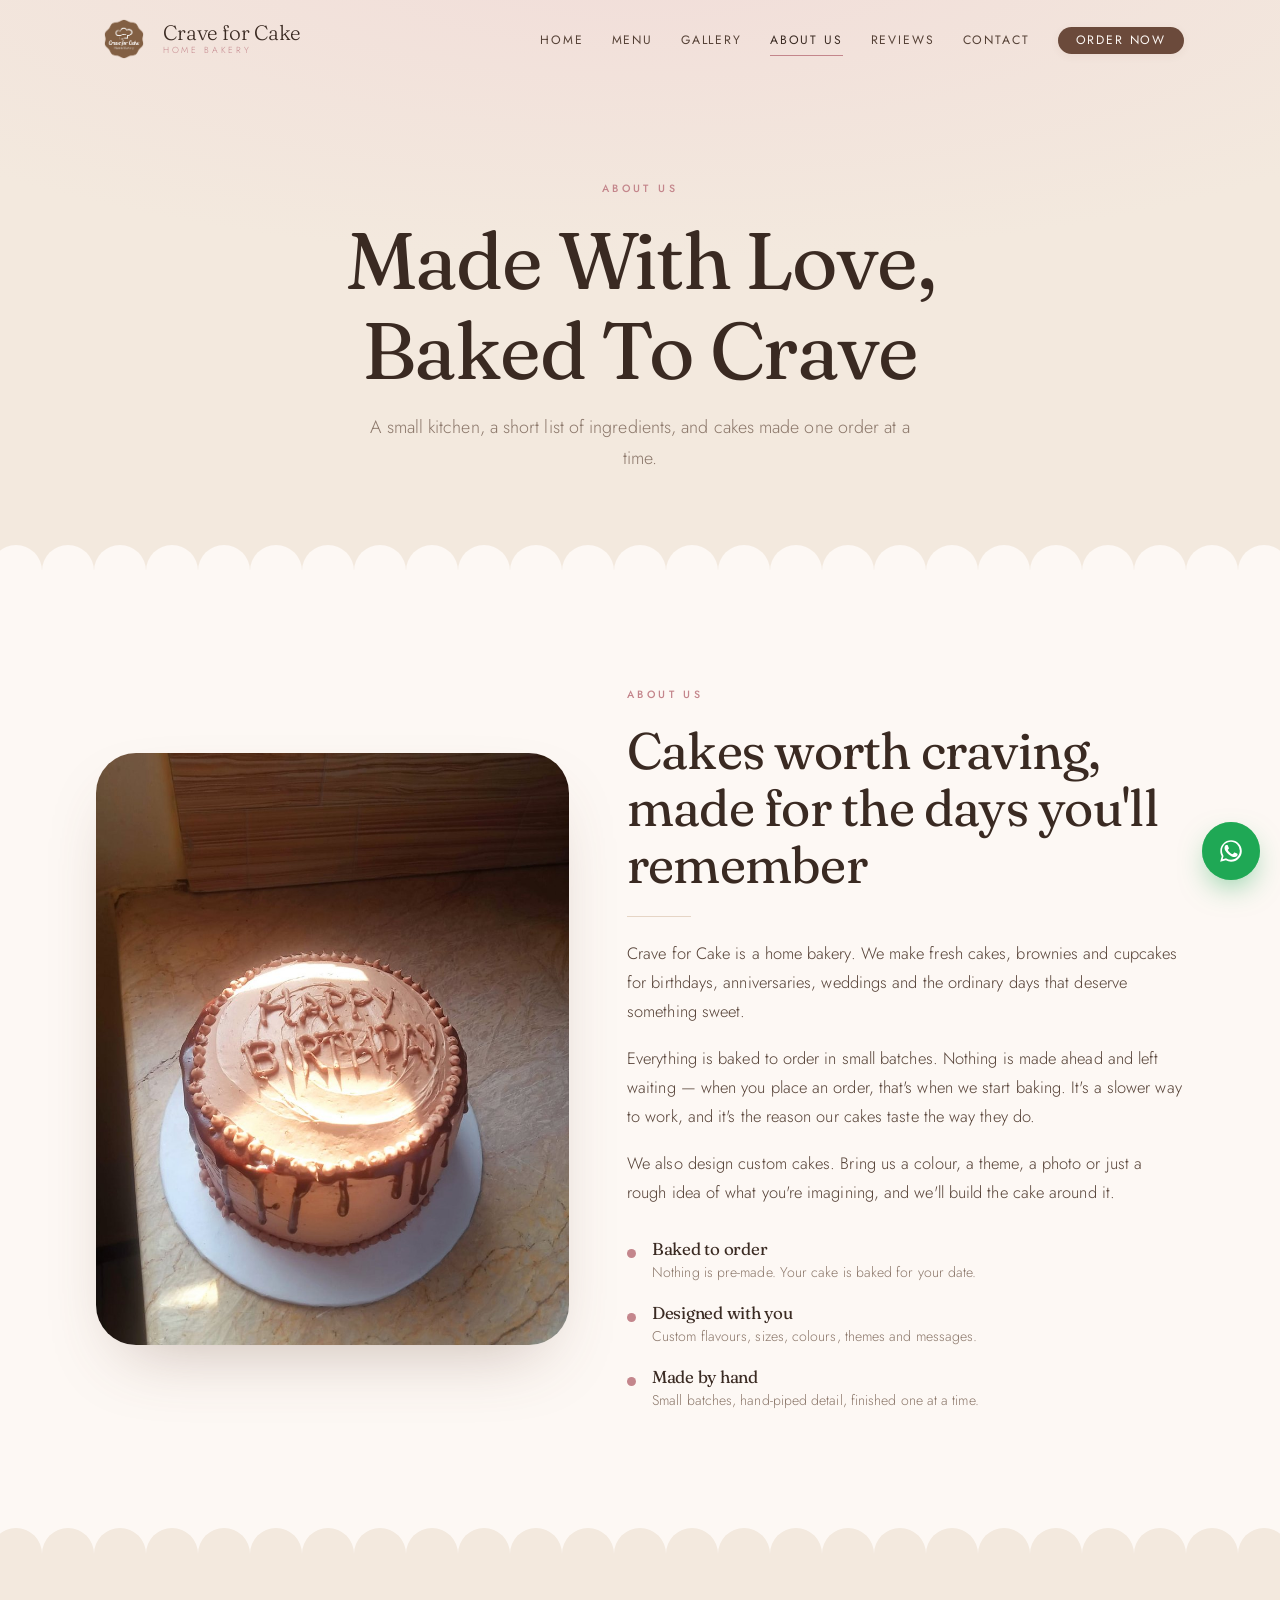
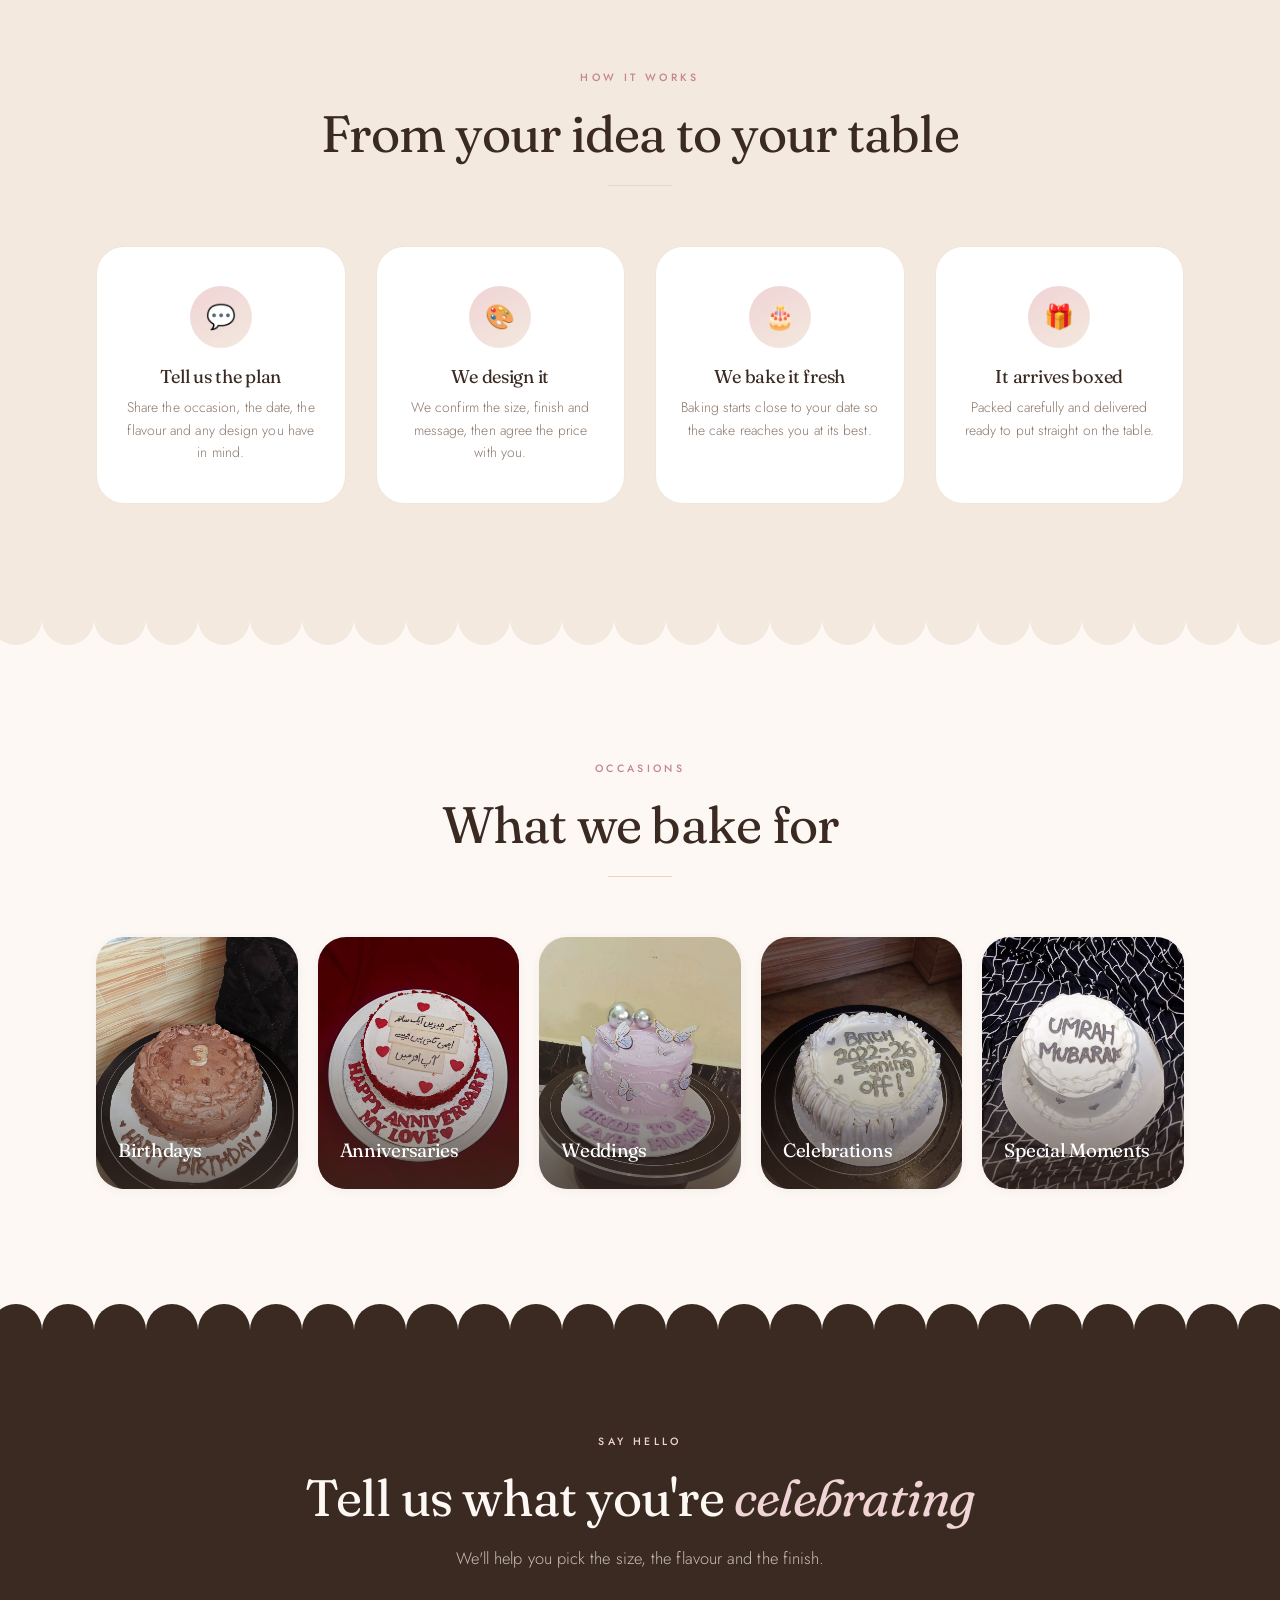
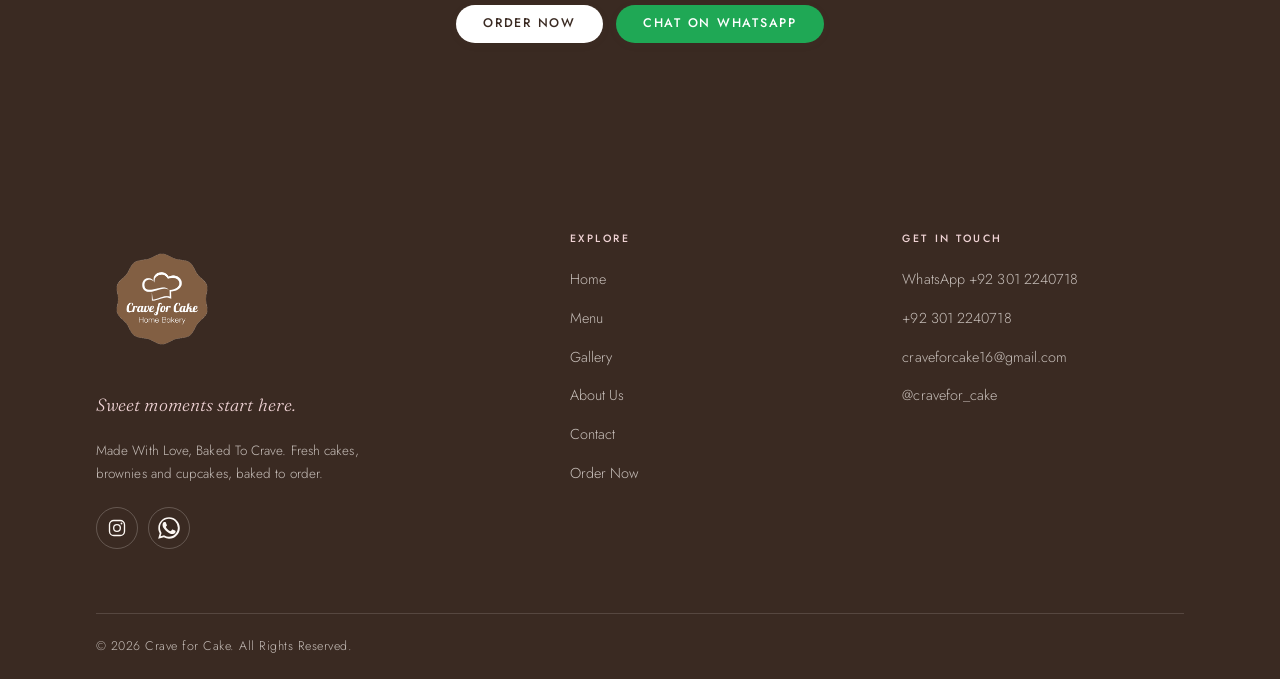
==== commit 929c4ebd: "Fix the about photo on small screens The image carries a height="1100" attribute, and with no height" ====
--- a/about.html
+++ b/about.html
@@ -28,7 +28,7 @@
 <section class="section">
   <div class="wrap">
     <div class="about-split">
-      <figure class="about-figure" data-reveal style="margin:0">
+      <figure class="about-figure" data-reveal>
         <img id="aboutImage" src="assets/images/about.jpg" alt="Inside the Crave for Cake kitchen" width="900" height="1100">
       </figure>
       <div id="aboutBody" data-reveal style="--d:120ms"></div>
--- a/css/style.css
+++ b/css/style.css
@@ -944,15 +944,14 @@
 
 /* ----------------------------------------------------------- about page */
 .about-split{ display:grid; grid-template-columns:.85fr 1fr; gap:clamp(30px,4.5vw,72px); align-items:center; }
-.about-figure{ position:relative; }
+.about-figure{ position:relative; margin:0; }
 .about-figure img{
-  width:100%; aspect-ratio:4/5; object-fit:cover;   /* about image is 4:5 */
+  /* height:auto is what lets aspect-ratio win — without it the height="1100"
+     attribute on the tag sets the height and the photo stretches into a
+     tall strip on a phone */
+  width:100%; height:auto; aspect-ratio:4/5; object-fit:cover;   /* about image is 4:5 */
   border-radius:var(--r-xl);
   box-shadow:var(--shadow-l);
-}
-.about-figure::before{
-  content:""; position:absolute; inset:18px -18px -18px 18px;
-  border:1px solid var(--sand); border-radius:var(--r-xl); z-index:-1;
 }
 .about-points{ display:grid; gap:1.1rem; margin-top:2rem; }
 .about-point{ display:flex; gap:1rem; align-items:flex-start; }
@@ -1053,7 +1052,7 @@
   .masonry{ columns:2; }
   .contact-grid{ grid-template-columns:1fr; }
   .about-split{ grid-template-columns:1fr; }
-  .about-figure{ max-width:440px; }
+  .about-figure{ max-width:440px; margin-inline:auto; }
   .footer__grid{ grid-template-columns:1fr 1fr; }
 }
 @media (max-width:860px){
